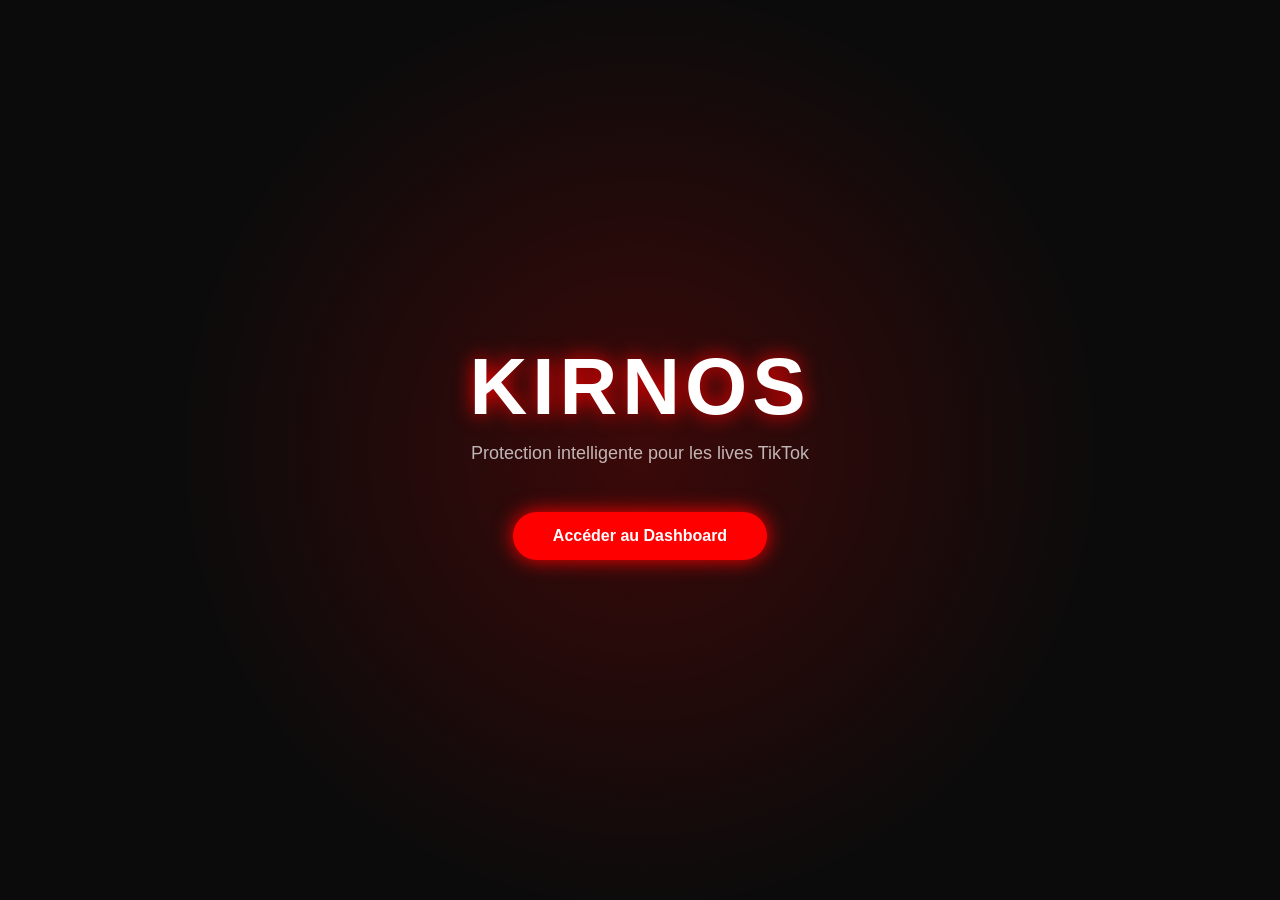
==== templates/index.html @ 42db2dc1 "update" ====
<!DOCTYPE html>
<html lang="fr">
<head>

<meta charset="UTF-8">
<title>KIRNOS</title>

<style>

/* ===== BASE ===== */

body{
margin:0;
font-family:'Segoe UI',sans-serif;
background:#0b0b0b;
color:white;
display:flex;
justify-content:center;
align-items:center;
height:100vh;
overflow:hidden;
}

/* ===== BACKGROUND ANIM ===== */

body::before{
content:"";
position:absolute;
width:100%;
height:100%;
background:radial-gradient(circle at 50% 50%, rgba(255,0,0,0.2), transparent 60%);
animation: glow 5s infinite alternate;
z-index:-1;
}

@keyframes glow{
0%{opacity:0.4;}
100%{opacity:1;}
}

/* ===== CONTAINER ===== */

.container{
text-align:center;
}

/* ===== TITLE ===== */

h1{
font-size:80px;
margin:0;
letter-spacing:5px;
color:white;
text-shadow:0 0 20px red;
}

/* ===== SUB ===== */

p{
opacity:0.7;
margin-top:10px;
font-size:18px;
}

/* ===== BUTTON ===== */

.btn{
margin-top:30px;
display:inline-block;
padding:15px 40px;
background:red;
border-radius:40px;
color:white;
text-decoration:none;
font-weight:bold;
box-shadow:0 0 20px red;
transition:0.3s;
}

.btn:hover{
transform:scale(1.1);
box-shadow:0 0 40px red;
}

</style>

</head>

<body>

<div class="container">

<h1>KIRNOS</h1>
<p>Protection intelligente pour les lives TikTok</p>

<a href="/dashboard" class="btn">Accéder au Dashboard</a>

</div>

</body>
</html>
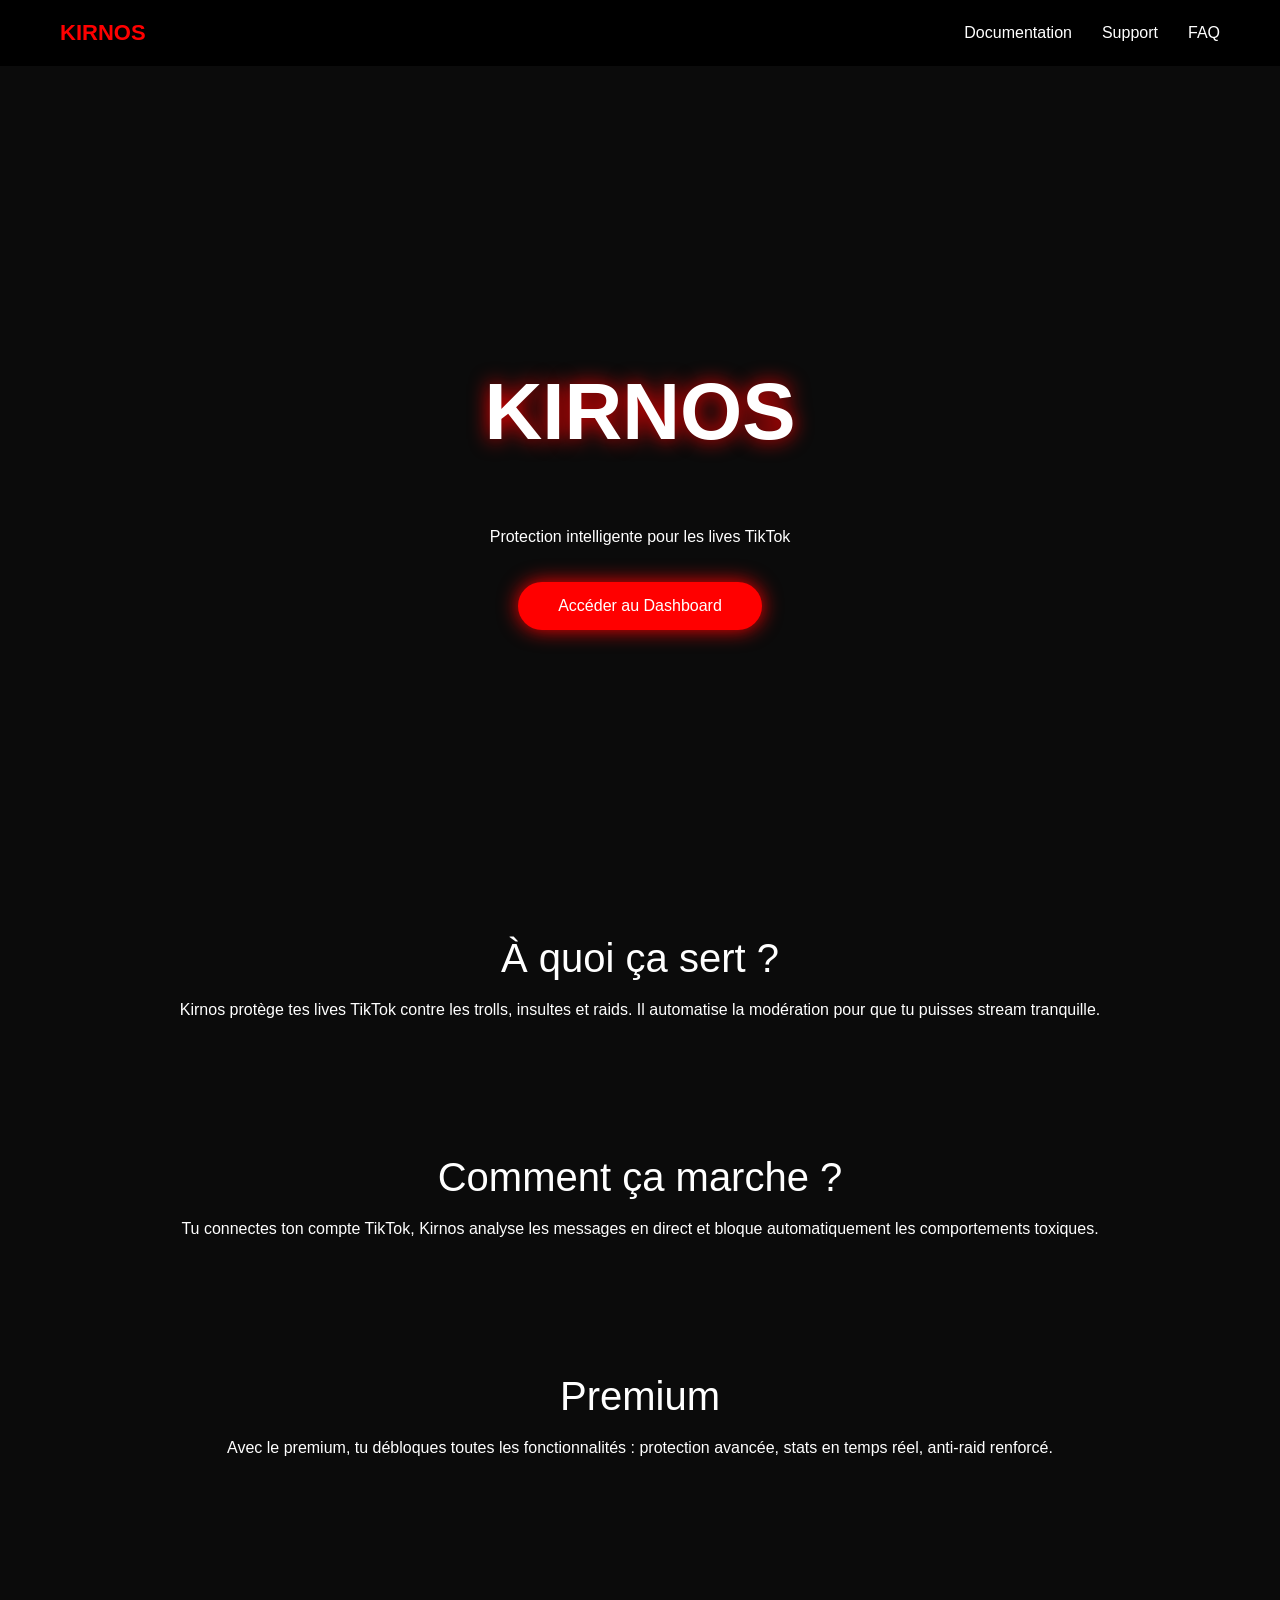
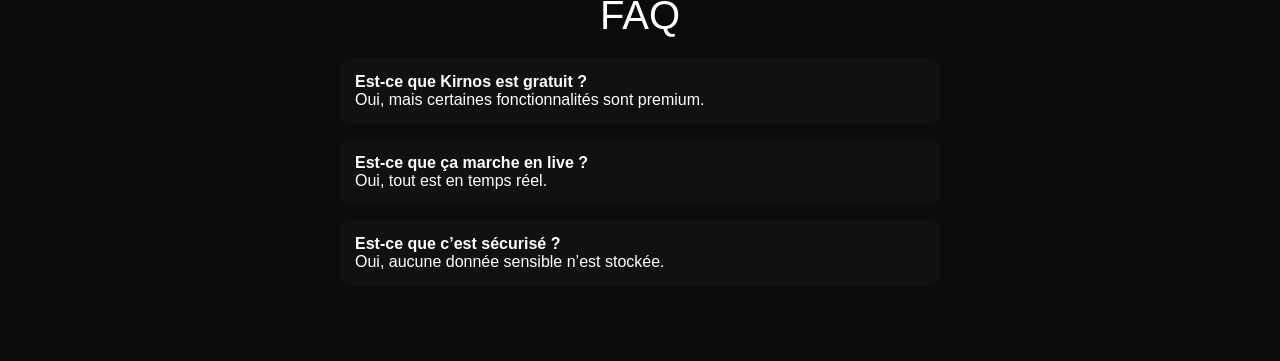
==== commit 1ffb2640: "index design" ====
--- a/templates/index.html
+++ b/templates/index.html
@@ -14,72 +14,109 @@
 font-family:'Segoe UI',sans-serif;
 background:#0b0b0b;
 color:white;
+}
+
+/* ===== NAVBAR ===== */
+
+.navbar{
 display:flex;
+justify-content:space-between;
+padding:20px 60px;
+background:#000;
+align-items:center;
+}
+
+.logo{
+color:red;
+font-size:22px;
+font-weight:bold;
+}
+
+.menu{
+display:flex;
+gap:30px;
+}
+
+.menu-item{
+position:relative;
+cursor:pointer;
+}
+
+/* ===== DROPDOWN ===== */
+
+.dropdown{
+display:none;
+position:absolute;
+top:30px;
+background:#111;
+padding:10px;
+border-radius:10px;
+min-width:200px;
+box-shadow:0 0 20px rgba(255,0,0,0.5);
+}
+
+.dropdown a{
+display:block;
+padding:10px;
+color:white;
+text-decoration:none;
+}
+
+.dropdown a:hover{
+background:red;
+}
+
+/* ===== HERO ===== */
+
+.hero{
+height:90vh;
+display:flex;
+flex-direction:column;
 justify-content:center;
 align-items:center;
-height:100vh;
-overflow:hidden;
-}
-
-/* ===== BACKGROUND ANIM ===== */
-
-body::before{
-content:"";
-position:absolute;
-width:100%;
-height:100%;
-background:radial-gradient(circle at 50% 50%, rgba(255,0,0,0.2), transparent 60%);
-animation: glow 5s infinite alternate;
-z-index:-1;
-}
-
-@keyframes glow{
-0%{opacity:0.4;}
-100%{opacity:1;}
-}
-
-/* ===== CONTAINER ===== */
-
-.container{
 text-align:center;
 }
-
-/* ===== TITLE ===== */
 
 h1{
 font-size:80px;
-margin:0;
-letter-spacing:5px;
-color:white;
 text-shadow:0 0 20px red;
 }
 
-/* ===== SUB ===== */
-
-p{
-opacity:0.7;
-margin-top:10px;
-font-size:18px;
-}
-
-/* ===== BUTTON ===== */
-
 .btn{
-margin-top:30px;
-display:inline-block;
+margin-top:20px;
 padding:15px 40px;
 background:red;
 border-radius:40px;
+text-decoration:none;
 color:white;
-text-decoration:none;
-font-weight:bold;
 box-shadow:0 0 20px red;
-transition:0.3s;
-}
-
-.btn:hover{
-transform:scale(1.1);
-box-shadow:0 0 40px red;
+}
+
+/* ===== SECTION ===== */
+
+.section{
+padding:60px;
+text-align:center;
+}
+
+.title{
+font-size:40px;
+margin-bottom:20px;
+}
+
+/* ===== FAQ ===== */
+
+.faq{
+max-width:600px;
+margin:auto;
+text-align:left;
+}
+
+.faq-item{
+margin-bottom:15px;
+padding:15px;
+background:#111;
+border-radius:10px;
 }
 
 </style>
@@ -88,7 +125,44 @@
 
 <body>
 
-<div class="container">
+<!-- NAVBAR -->
+
+<div class="navbar">
+
+<div class="logo">KIRNOS</div>
+
+<div class="menu">
+
+<div class="menu-item" onclick="toggle('docs')">
+Documentation
+<div id="docs" class="dropdown">
+<a href="#doc1">À quoi ça sert</a>
+<a href="#doc2">Comment ça marche</a>
+<a href="#doc3">Premium</a>
+</div>
+</div>
+
+<div class="menu-item" onclick="toggle('support')">
+Support
+<div id="support" class="dropdown">
+<a href="https://discord.gg/72372NQEu" target="_blank">Discord</a>
+<a href="https://tiktok.com" target="_blank">TikTok</a>
+<a href="https://wa.me" target="_blank">WhatsApp</a>
+<a href="https://twitter.com" target="_blank">Twitter / X</a>
+</div>
+</div>
+
+<div class="menu-item">
+<a href="#faq" style="color:white;text-decoration:none;">FAQ</a>
+</div>
+
+</div>
+
+</div>
+
+<!-- HERO -->
+
+<div class="hero">
 
 <h1>KIRNOS</h1>
 <p>Protection intelligente pour les lives TikTok</p>
@@ -97,5 +171,79 @@
 
 </div>
 
+<!-- DOCUMENTATION -->
+
+<div class="section" id="doc1">
+<div class="title">À quoi ça sert ?</div>
+<p>
+Kirnos protège tes lives TikTok contre les trolls, insultes et raids.
+Il automatise la modération pour que tu puisses stream tranquille.
+</p>
+</div>
+
+<div class="section" id="doc2">
+<div class="title">Comment ça marche ?</div>
+<p>
+Tu connectes ton compte TikTok, Kirnos analyse les messages en direct
+et bloque automatiquement les comportements toxiques.
+</p>
+</div>
+
+<div class="section" id="doc3">
+<div class="title">Premium</div>
+<p>
+Avec le premium, tu débloques toutes les fonctionnalités :
+protection avancée, stats en temps réel, anti-raid renforcé.
+</p>
+</div>
+
+<!-- FAQ -->
+
+<div class="section" id="faq">
+<div class="title">FAQ</div>
+
+<div class="faq">
+
+<div class="faq-item">
+<b>Est-ce que Kirnos est gratuit ?</b><br>
+Oui, mais certaines fonctionnalités sont premium.
+</div>
+
+<div class="faq-item">
+<b>Est-ce que ça marche en live ?</b><br>
+Oui, tout est en temps réel.
+</div>
+
+<div class="faq-item">
+<b>Est-ce que c’est sécurisé ?</b><br>
+Oui, aucune donnée sensible n’est stockée.
+</div>
+
+</div>
+
+</div>
+
+<!-- JS -->
+
+<script>
+
+function toggle(id){
+
+let all = document.querySelectorAll('.dropdown');
+
+all.forEach(el=>{
+if(el.id !== id){
+el.style.display="none";
+}
+});
+
+let current = document.getElementById(id);
+
+current.style.display =
+current.style.display === "block" ? "none" : "block";
+}
+
+</script>
+
 </body>
 </html>
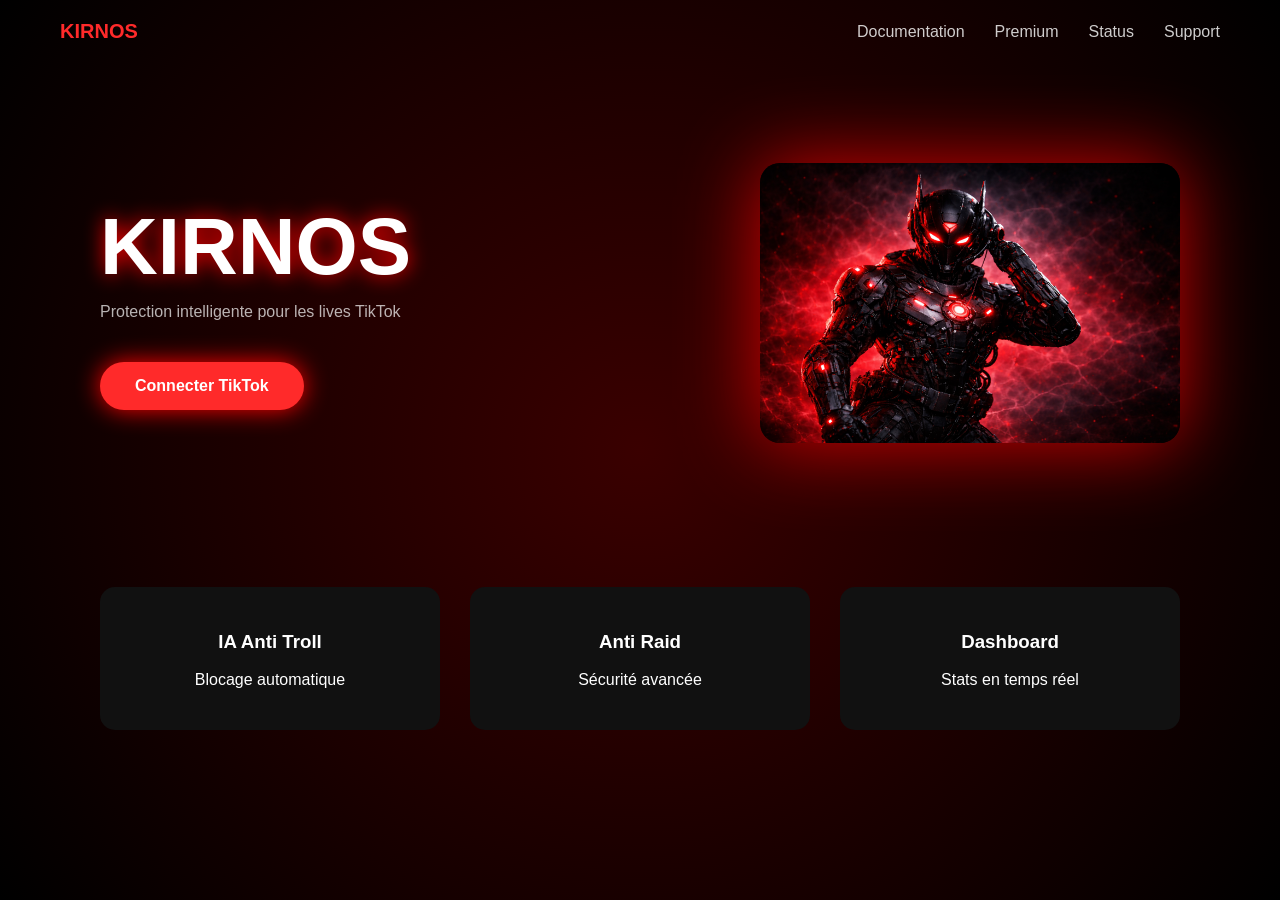
==== commit edaf13dc: "index design" ====
--- a/templates/index.html
+++ b/templates/index.html
@@ -12,8 +12,10 @@
 body{
 margin:0;
 font-family:'Segoe UI',sans-serif;
-background:#0b0b0b;
 color:white;
+height:100vh;
+overflow:hidden;
+background:radial-gradient(circle at center,#3a0000,#000);
 }
 
 /* ===== NAVBAR ===== */
@@ -22,101 +24,102 @@
 display:flex;
 justify-content:space-between;
 padding:20px 60px;
-background:#000;
 align-items:center;
 }
 
 .logo{
-color:red;
-font-size:22px;
+color:#ff2a2a;
+font-size:20px;
 font-weight:bold;
 }
+
+/* ===== MENU ===== */
 
 .menu{
 display:flex;
 gap:30px;
 }
 
-.menu-item{
-position:relative;
-cursor:pointer;
+.menu a{
+color:white;
+text-decoration:none;
+opacity:0.8;
 }
 
-/* ===== DROPDOWN ===== */
-
-.dropdown{
-display:none;
-position:absolute;
-top:30px;
-background:#111;
-padding:10px;
-border-radius:10px;
-min-width:200px;
-box-shadow:0 0 20px rgba(255,0,0,0.5);
-}
-
-.dropdown a{
-display:block;
-padding:10px;
-color:white;
-text-decoration:none;
-}
-
-.dropdown a:hover{
-background:red;
+.menu a:hover{
+color:#ff2a2a;
 }
 
 /* ===== HERO ===== */
 
 .hero{
-height:90vh;
 display:flex;
-flex-direction:column;
-justify-content:center;
+justify-content:space-between;
 align-items:center;
-text-align:center;
+padding:100px;
 }
 
-h1{
+/* LEFT */
+
+.left h1{
 font-size:80px;
+margin:0;
 text-shadow:0 0 20px red;
 }
 
-.btn{
-margin-top:20px;
-padding:15px 40px;
-background:red;
-border-radius:40px;
-text-decoration:none;
-color:white;
-box-shadow:0 0 20px red;
+.left p{
+margin-top:10px;
+opacity:0.7;
 }
 
-/* ===== SECTION ===== */
+/* BUTTON */
 
-.section{
-padding:60px;
-text-align:center;
+.btn{
+margin-top:25px;
+display:inline-block;
+padding:15px 35px;
+background:#ff2a2a;
+border-radius:40px;
+color:white;
+text-decoration:none;
+font-weight:bold;
+box-shadow:0 0 25px red;
+transition:0.3s;
 }
 
-.title{
-font-size:40px;
-margin-bottom:20px;
+.btn:hover{
+transform:scale(1.05);
 }
 
-/* ===== FAQ ===== */
+/* RIGHT IMAGE */
 
-.faq{
-max-width:600px;
-margin:auto;
-text-align:left;
+.right img{
+width:420px;
+border-radius:20px;
+box-shadow:0 0 80px rgba(255,0,0,0.8);
 }
 
-.faq-item{
-margin-bottom:15px;
-padding:15px;
+/* ===== CARDS ===== */
+
+.cards{
+display:flex;
+gap:30px;
+padding:0 100px;
+margin-top:40px;
+}
+
+.card{
+flex:1;
 background:#111;
-border-radius:10px;
+padding:25px;
+border-radius:15px;
+text-align:center;
+transition:0.3s;
+}
+
+.card:hover{
+transform:translateY(-10px);
+box-shadow:0 0 30px red;
 }
 
 </style>
@@ -132,30 +135,10 @@
 <div class="logo">KIRNOS</div>
 
 <div class="menu">
-
-<div class="menu-item" onclick="toggle('docs')">
-Documentation
-<div id="docs" class="dropdown">
-<a href="#doc1">À quoi ça sert</a>
-<a href="#doc2">Comment ça marche</a>
-<a href="#doc3">Premium</a>
-</div>
-</div>
-
-<div class="menu-item" onclick="toggle('support')">
-Support
-<div id="support" class="dropdown">
-<a href="https://discord.gg/72372NQEu" target="_blank">Discord</a>
-<a href="https://tiktok.com" target="_blank">TikTok</a>
-<a href="https://wa.me" target="_blank">WhatsApp</a>
-<a href="https://twitter.com" target="_blank">Twitter / X</a>
-</div>
-</div>
-
-<div class="menu-item">
-<a href="#faq" style="color:white;text-decoration:none;">FAQ</a>
-</div>
-
+<a href="#">Documentation</a>
+<a href="#">Premium</a>
+<a href="#">Status</a>
+<a href="#">Support</a>
 </div>
 
 </div>
@@ -164,86 +147,39 @@
 
 <div class="hero">
 
+<div class="left">
 <h1>KIRNOS</h1>
 <p>Protection intelligente pour les lives TikTok</p>
 
-<a href="/dashboard" class="btn">Accéder au Dashboard</a>
-
+<a href="/login/tiktok" class="btn">Connecter TikTok</a>
 </div>
 
-<!-- DOCUMENTATION -->
-
-<div class="section" id="doc1">
-<div class="title">À quoi ça sert ?</div>
-<p>
-Kirnos protège tes lives TikTok contre les trolls, insultes et raids.
-Il automatise la modération pour que tu puisses stream tranquille.
-</p>
-</div>
-
-<div class="section" id="doc2">
-<div class="title">Comment ça marche ?</div>
-<p>
-Tu connectes ton compte TikTok, Kirnos analyse les messages en direct
-et bloque automatiquement les comportements toxiques.
-</p>
-</div>
-
-<div class="section" id="doc3">
-<div class="title">Premium</div>
-<p>
-Avec le premium, tu débloques toutes les fonctionnalités :
-protection avancée, stats en temps réel, anti-raid renforcé.
-</p>
-</div>
-
-<!-- FAQ -->
-
-<div class="section" id="faq">
-<div class="title">FAQ</div>
-
-<div class="faq">
-
-<div class="faq-item">
-<b>Est-ce que Kirnos est gratuit ?</b><br>
-Oui, mais certaines fonctionnalités sont premium.
-</div>
-
-<div class="faq-item">
-<b>Est-ce que ça marche en live ?</b><br>
-Oui, tout est en temps réel.
-</div>
-
-<div class="faq-item">
-<b>Est-ce que c’est sécurisé ?</b><br>
-Oui, aucune donnée sensible n’est stockée.
+<div class="right">
+<img src="/static/kirnos.jpg">
 </div>
 
 </div>
 
+<!-- FEATURES -->
+
+<div class="cards">
+
+<div class="card">
+<h3>IA Anti Troll</h3>
+<p>Blocage automatique</p>
 </div>
 
-<!-- JS -->
+<div class="card">
+<h3>Anti Raid</h3>
+<p>Sécurité avancée</p>
+</div>
 
-<script>
+<div class="card">
+<h3>Dashboard</h3>
+<p>Stats en temps réel</p>
+</div>
 
-function toggle(id){
-
-let all = document.querySelectorAll('.dropdown');
-
-all.forEach(el=>{
-if(el.id !== id){
-el.style.display="none";
-}
-});
-
-let current = document.getElementById(id);
-
-current.style.display =
-current.style.display === "block" ? "none" : "block";
-}
-
-</script>
+</div>
 
 </body>
 </html>
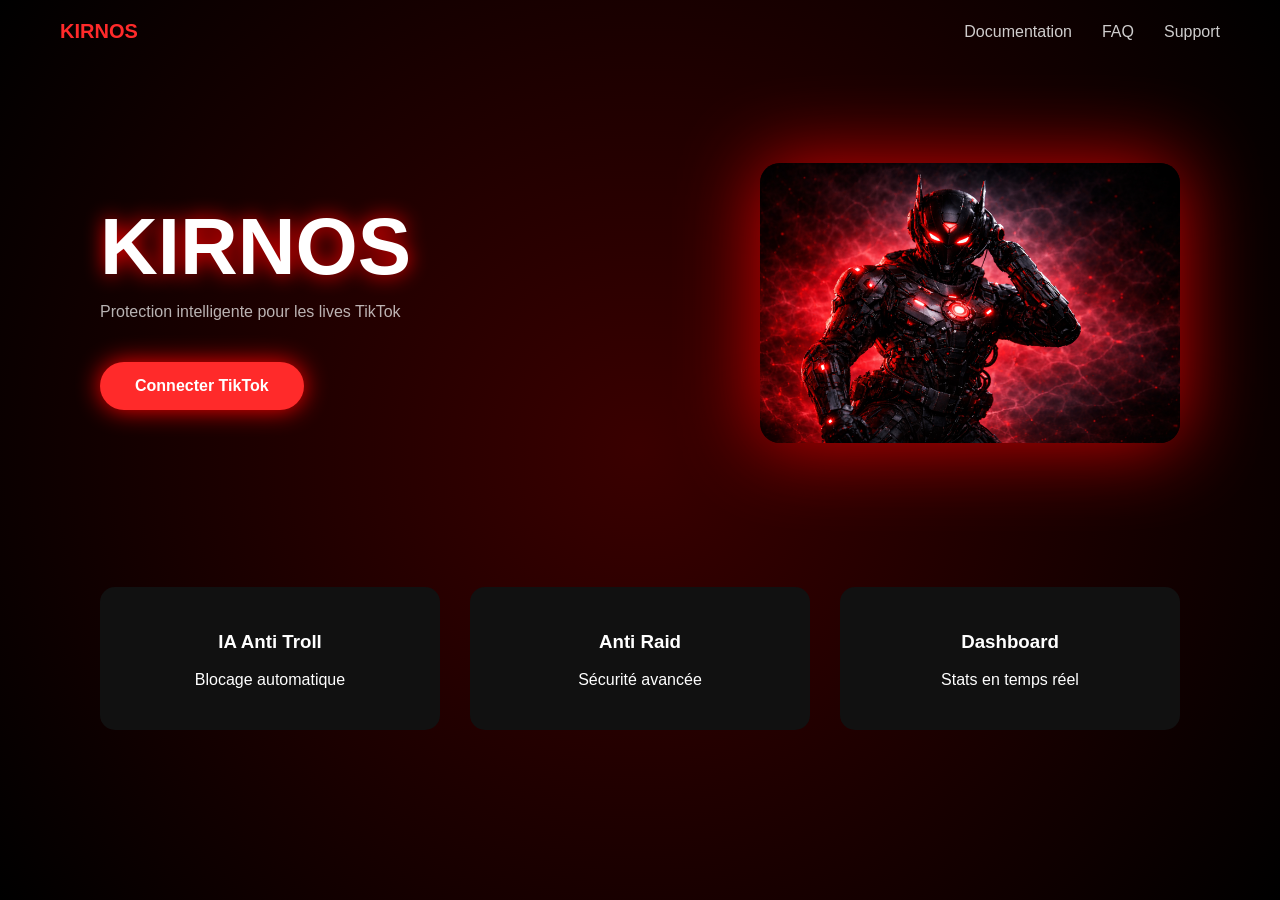
==== commit cc04c00e: "index design" ====
--- a/templates/index.html
+++ b/templates/index.html
@@ -135,12 +135,10 @@
 <div class="logo">KIRNOS</div>
 
 <div class="menu">
-<a href="#">Documentation</a>
-<a href="#">Premium</a>
-<a href="#">Status</a>
-<a href="#">Support</a>
+<a href="/docs">Documentation</a>
+<a href="/faq">FAQ</a>
+<a href="#support">Support</a>
 </div>
-
 </div>
 
 <!-- HERO -->
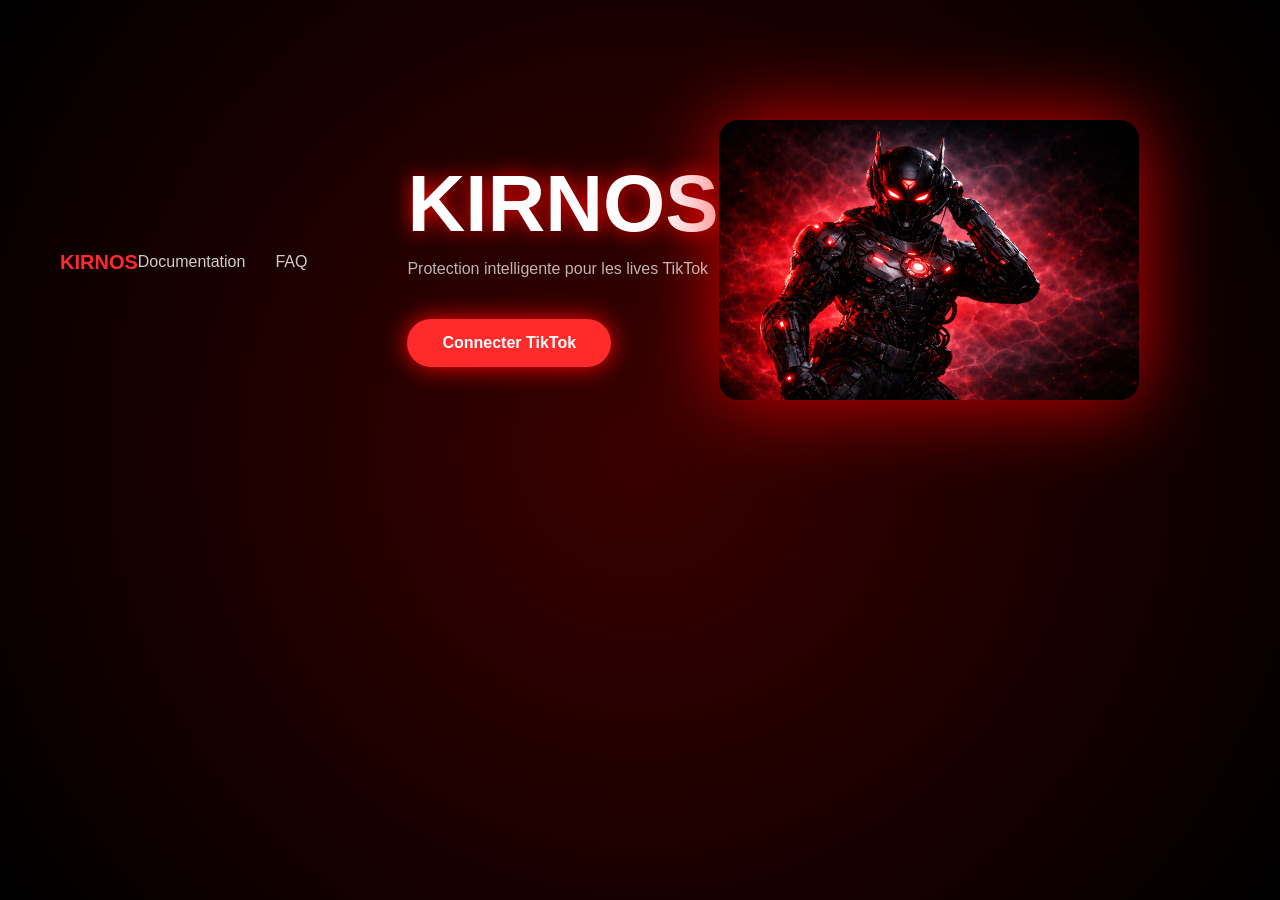
==== commit b27e44bf: "update" ====
--- a/templates/index.html
+++ b/templates/index.html
@@ -137,8 +137,6 @@
 <div class="menu">
 <a href="/docs">Documentation</a>
 <a href="/faq">FAQ</a>
-<a href="#support">Support</a>
-</div>
 </div>
 
 <!-- HERO -->
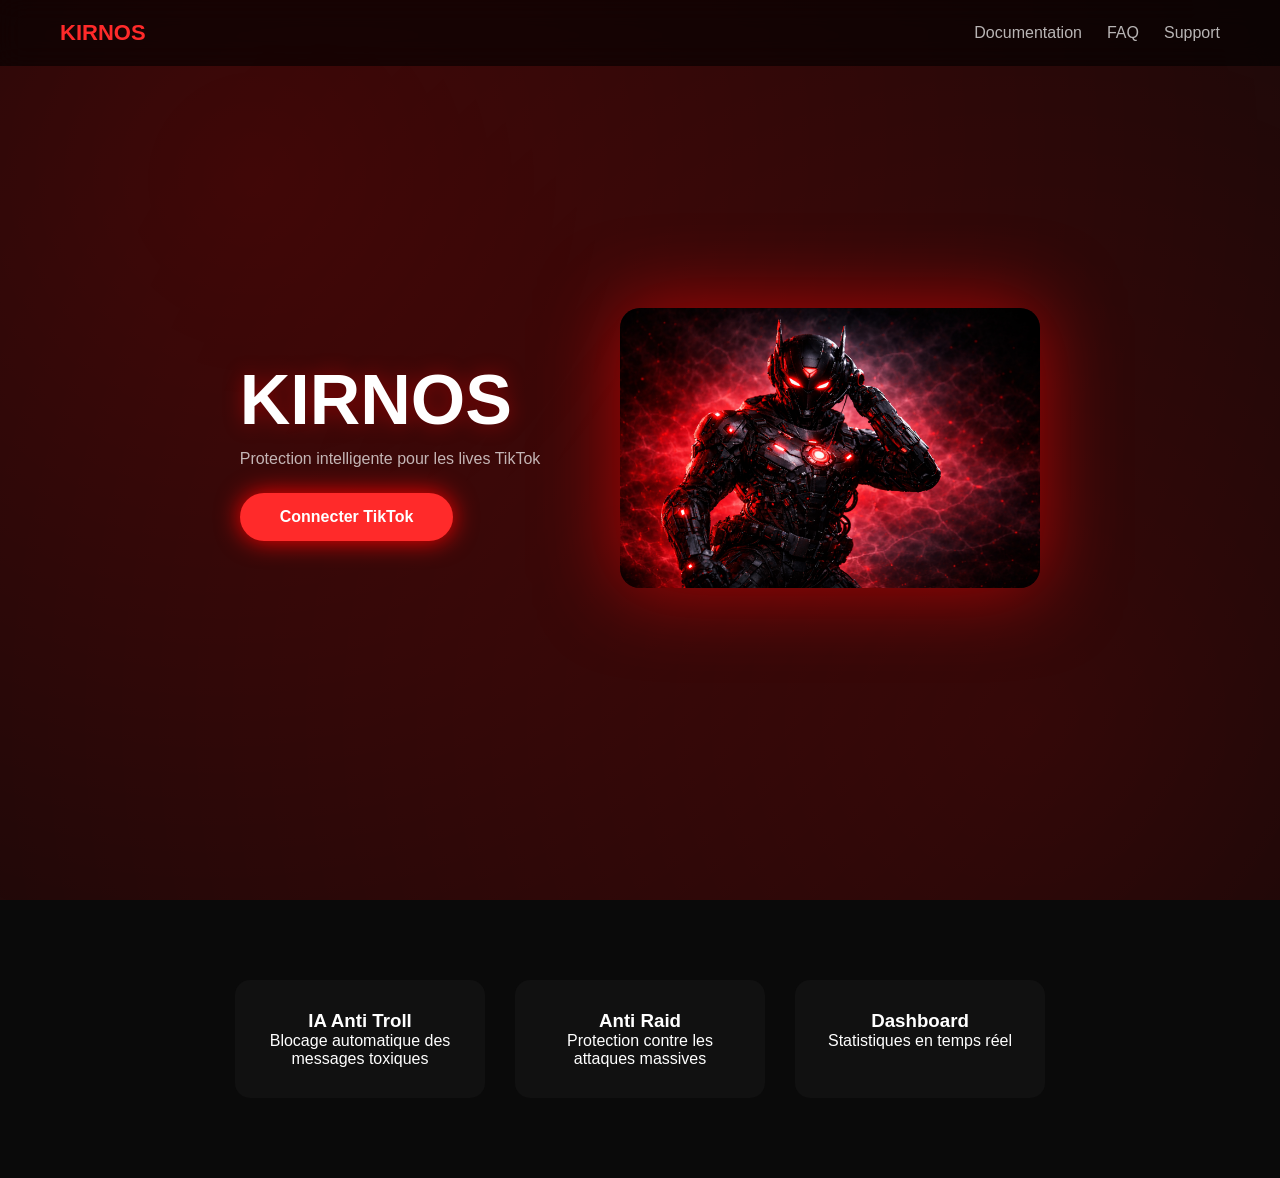
==== commit 80810c21: "new clean homepage" ====
--- a/templates/index.html
+++ b/templates/index.html
@@ -1,21 +1,37 @@
 <!DOCTYPE html>
 <html lang="fr">
 <head>
-
 <meta charset="UTF-8">
 <title>KIRNOS</title>
+<meta name="viewport" content="width=device-width, initial-scale=1.0">
 
 <style>
 
-/* ===== BASE ===== */
+/* ===== GLOBAL ===== */
+
+*{
+margin:0;
+padding:0;
+box-sizing:border-box;
+}
 
 body{
-margin:0;
 font-family:'Segoe UI',sans-serif;
+background:#0a0a0a;
 color:white;
-height:100vh;
-overflow:hidden;
-background:radial-gradient(circle at center,#3a0000,#000);
+overflow-x:hidden;
+}
+
+/* ===== BACKGROUND ===== */
+
+body::before{
+content:"";
+position:fixed;
+width:100%;
+height:100%;
+background:radial-gradient(circle at 20% 20%, #ff000033, transparent),
+radial-gradient(circle at 80% 80%, #ff000022, transparent);
+z-index:-1;
 }
 
 /* ===== NAVBAR ===== */
@@ -23,48 +39,58 @@
 .navbar{
 display:flex;
 justify-content:space-between;
+align-items:center;
 padding:20px 60px;
-align-items:center;
+position:fixed;
+width:100%;
+background:rgba(0,0,0,0.6);
+backdrop-filter:blur(12px);
+z-index:1000;
 }
 
 .logo{
 color:#ff2a2a;
-font-size:20px;
 font-weight:bold;
-}
-
-/* ===== MENU ===== */
+font-size:22px;
+}
 
 .menu{
 display:flex;
-gap:30px;
+gap:25px;
 }
 
 .menu a{
+text-decoration:none;
 color:white;
-text-decoration:none;
-opacity:0.8;
+opacity:0.7;
+transition:0.3s;
 }
 
 .menu a:hover{
+opacity:1;
 color:#ff2a2a;
 }
 
 /* ===== HERO ===== */
 
 .hero{
-display:flex;
-justify-content:space-between;
+height:100vh;
+display:flex;
 align-items:center;
-padding:100px;
+justify-content:center;
+gap:80px;
+padding:0 100px;
 }
 
 /* LEFT */
 
+.left{
+max-width:500px;
+}
+
 .left h1{
-font-size:80px;
-margin:0;
-text-shadow:0 0 20px red;
+font-size:70px;
+text-shadow:0 0 20px rgba(255,0,0,0.4);
 }
 
 .left p{
@@ -75,44 +101,44 @@
 /* BUTTON */
 
 .btn{
+display:inline-block;
 margin-top:25px;
-display:inline-block;
-padding:15px 35px;
+padding:15px 40px;
 background:#ff2a2a;
 border-radius:40px;
+text-decoration:none;
 color:white;
-text-decoration:none;
 font-weight:bold;
 box-shadow:0 0 25px red;
 transition:0.3s;
 }
 
 .btn:hover{
-transform:scale(1.05);
-}
-
-/* RIGHT IMAGE */
+transform:scale(1.08);
+}
+
+/* IMAGE */
 
 .right img{
 width:420px;
 border-radius:20px;
-box-shadow:0 0 80px rgba(255,0,0,0.8);
-}
-
-/* ===== CARDS ===== */
-
-.cards{
+box-shadow:0 0 80px rgba(255,0,0,0.6);
+}
+
+/* ===== FEATURES ===== */
+
+.features{
+padding:80px 100px;
 display:flex;
 gap:30px;
-padding:0 100px;
-margin-top:40px;
+justify-content:center;
 }
 
 .card{
-flex:1;
 background:#111;
-padding:25px;
+padding:30px;
 border-radius:15px;
+width:250px;
 text-align:center;
 transition:0.3s;
 }
@@ -131,12 +157,13 @@
 <!-- NAVBAR -->
 
 <div class="navbar">
-
 <div class="logo">KIRNOS</div>
 
 <div class="menu">
-<a href="/docs">Documentation</a>
+<a href="/documentation">Documentation</a>
 <a href="/faq">FAQ</a>
+<a href="/support">Support</a>
+</div>
 </div>
 
 <!-- HERO -->
@@ -158,21 +185,21 @@
 
 <!-- FEATURES -->
 
-<div class="cards">
+<div class="features">
 
 <div class="card">
 <h3>IA Anti Troll</h3>
-<p>Blocage automatique</p>
+<p>Blocage automatique des messages toxiques</p>
 </div>
 
 <div class="card">
 <h3>Anti Raid</h3>
-<p>Sécurité avancée</p>
+<p>Protection contre les attaques massives</p>
 </div>
 
 <div class="card">
 <h3>Dashboard</h3>
-<p>Stats en temps réel</p>
+<p>Statistiques en temps réel</p>
 </div>
 
 </div>
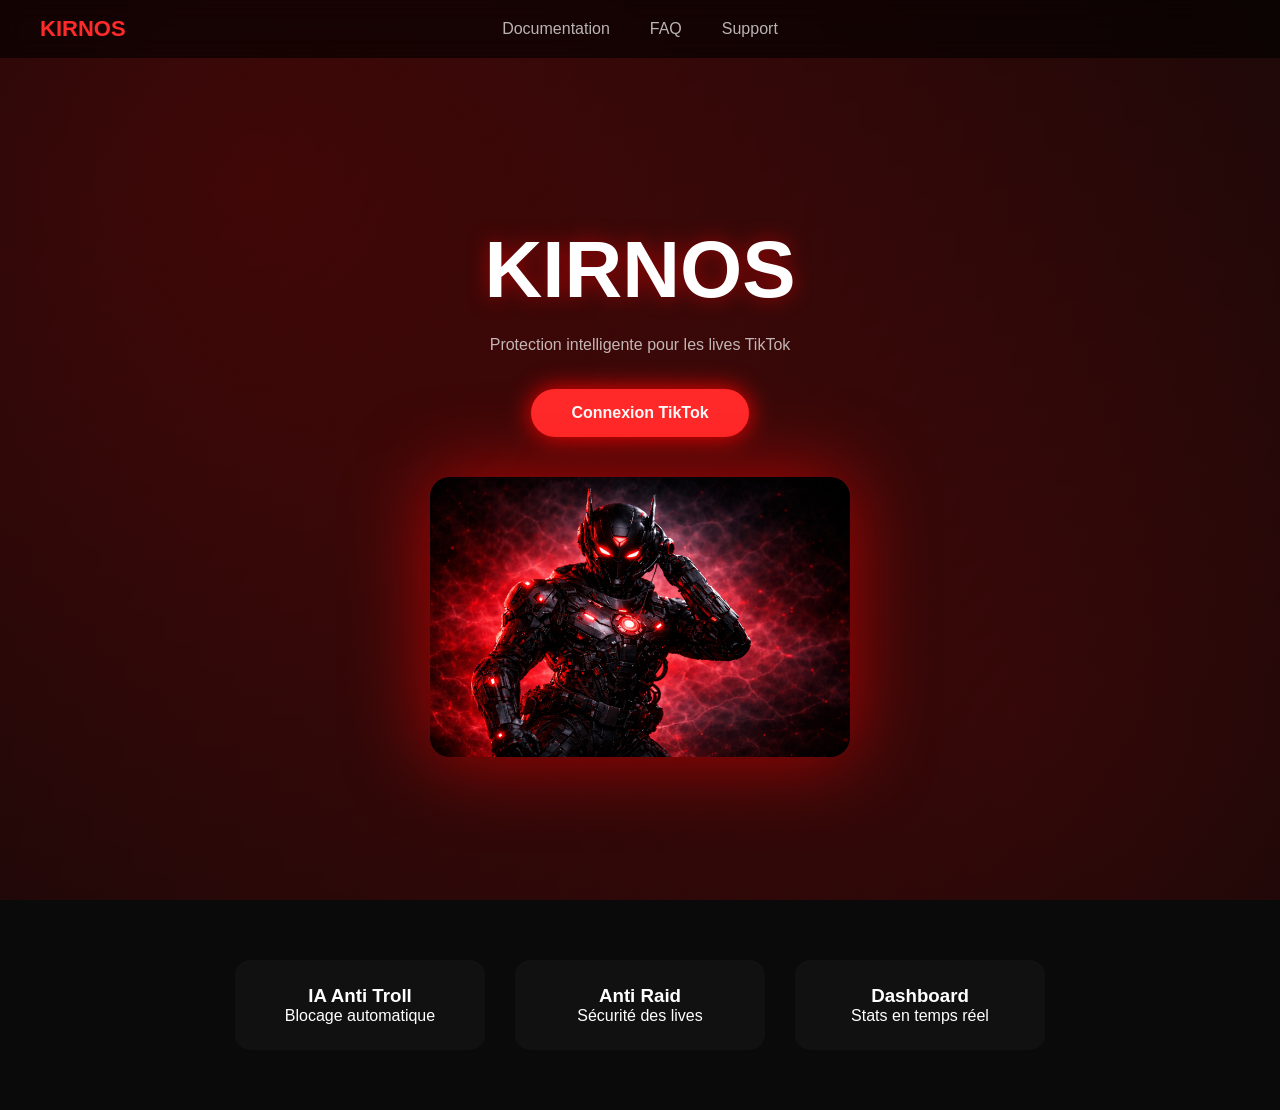
==== commit 3bd103e9: "new layout clean centered" ====
--- a/templates/index.html
+++ b/templates/index.html
@@ -19,7 +19,6 @@
 font-family:'Segoe UI',sans-serif;
 background:#0a0a0a;
 color:white;
-overflow-x:hidden;
 }
 
 /* ===== BACKGROUND ===== */
@@ -37,26 +36,31 @@
 /* ===== NAVBAR ===== */
 
 .navbar{
-display:flex;
-justify-content:space-between;
+position:fixed;
+top:0;
+width:100%;
+display:flex;
 align-items:center;
-padding:20px 60px;
-position:fixed;
-width:100%;
+justify-content:center;
+padding:20px;
 background:rgba(0,0,0,0.6);
 backdrop-filter:blur(12px);
 z-index:1000;
 }
 
+/* LOGO LEFT */
 .logo{
+position:absolute;
+left:40px;
 color:#ff2a2a;
 font-weight:bold;
 font-size:22px;
 }
 
+/* MENU CENTER */
 .menu{
 display:flex;
-gap:25px;
+gap:40px;
 }
 
 .menu a{
@@ -76,33 +80,29 @@
 .hero{
 height:100vh;
 display:flex;
+flex-direction:column;
+justify-content:center;
 align-items:center;
-justify-content:center;
-gap:80px;
-padding:0 100px;
-}
-
-/* LEFT */
-
-.left{
-max-width:500px;
-}
-
-.left h1{
-font-size:70px;
-text-shadow:0 0 20px rgba(255,0,0,0.4);
-}
-
-.left p{
-margin-top:10px;
+text-align:center;
+gap:20px;
+padding-top:80px;
+}
+
+/* TITLE */
+
+.hero h1{
+font-size:80px;
+text-shadow:0 0 20px rgba(255,0,0,0.5);
+}
+
+.hero p{
 opacity:0.7;
 }
 
 /* BUTTON */
 
 .btn{
-display:inline-block;
-margin-top:25px;
+margin-top:15px;
 padding:15px 40px;
 background:#ff2a2a;
 border-radius:40px;
@@ -119,7 +119,8 @@
 
 /* IMAGE */
 
-.right img{
+.hero img{
+margin-top:20px;
 width:420px;
 border-radius:20px;
 box-shadow:0 0 80px rgba(255,0,0,0.6);
@@ -128,15 +129,17 @@
 /* ===== FEATURES ===== */
 
 .features{
-padding:80px 100px;
-display:flex;
+display:flex;
+justify-content:center;
 gap:30px;
-justify-content:center;
-}
+padding:60px 20px;
+}
+
+/* CARDS */
 
 .card{
 background:#111;
-padding:30px;
+padding:25px;
 border-radius:15px;
 width:250px;
 text-align:center;
@@ -157,6 +160,7 @@
 <!-- NAVBAR -->
 
 <div class="navbar">
+
 <div class="logo">KIRNOS</div>
 
 <div class="menu">
@@ -164,22 +168,19 @@
 <a href="/faq">FAQ</a>
 <a href="/support">Support</a>
 </div>
+
 </div>
 
 <!-- HERO -->
 
 <div class="hero">
 
-<div class="left">
 <h1>KIRNOS</h1>
 <p>Protection intelligente pour les lives TikTok</p>
 
-<a href="/login/tiktok" class="btn">Connecter TikTok</a>
-</div>
-
-<div class="right">
+<a href="/login/tiktok" class="btn">Connexion TikTok</a>
+
 <img src="/static/kirnos.jpg">
-</div>
 
 </div>
 
@@ -189,17 +190,17 @@
 
 <div class="card">
 <h3>IA Anti Troll</h3>
-<p>Blocage automatique des messages toxiques</p>
+<p>Blocage automatique</p>
 </div>
 
 <div class="card">
 <h3>Anti Raid</h3>
-<p>Protection contre les attaques massives</p>
+<p>Sécurité des lives</p>
 </div>
 
 <div class="card">
 <h3>Dashboard</h3>
-<p>Statistiques en temps réel</p>
+<p>Stats en temps réel</p>
 </div>
 
 </div>
